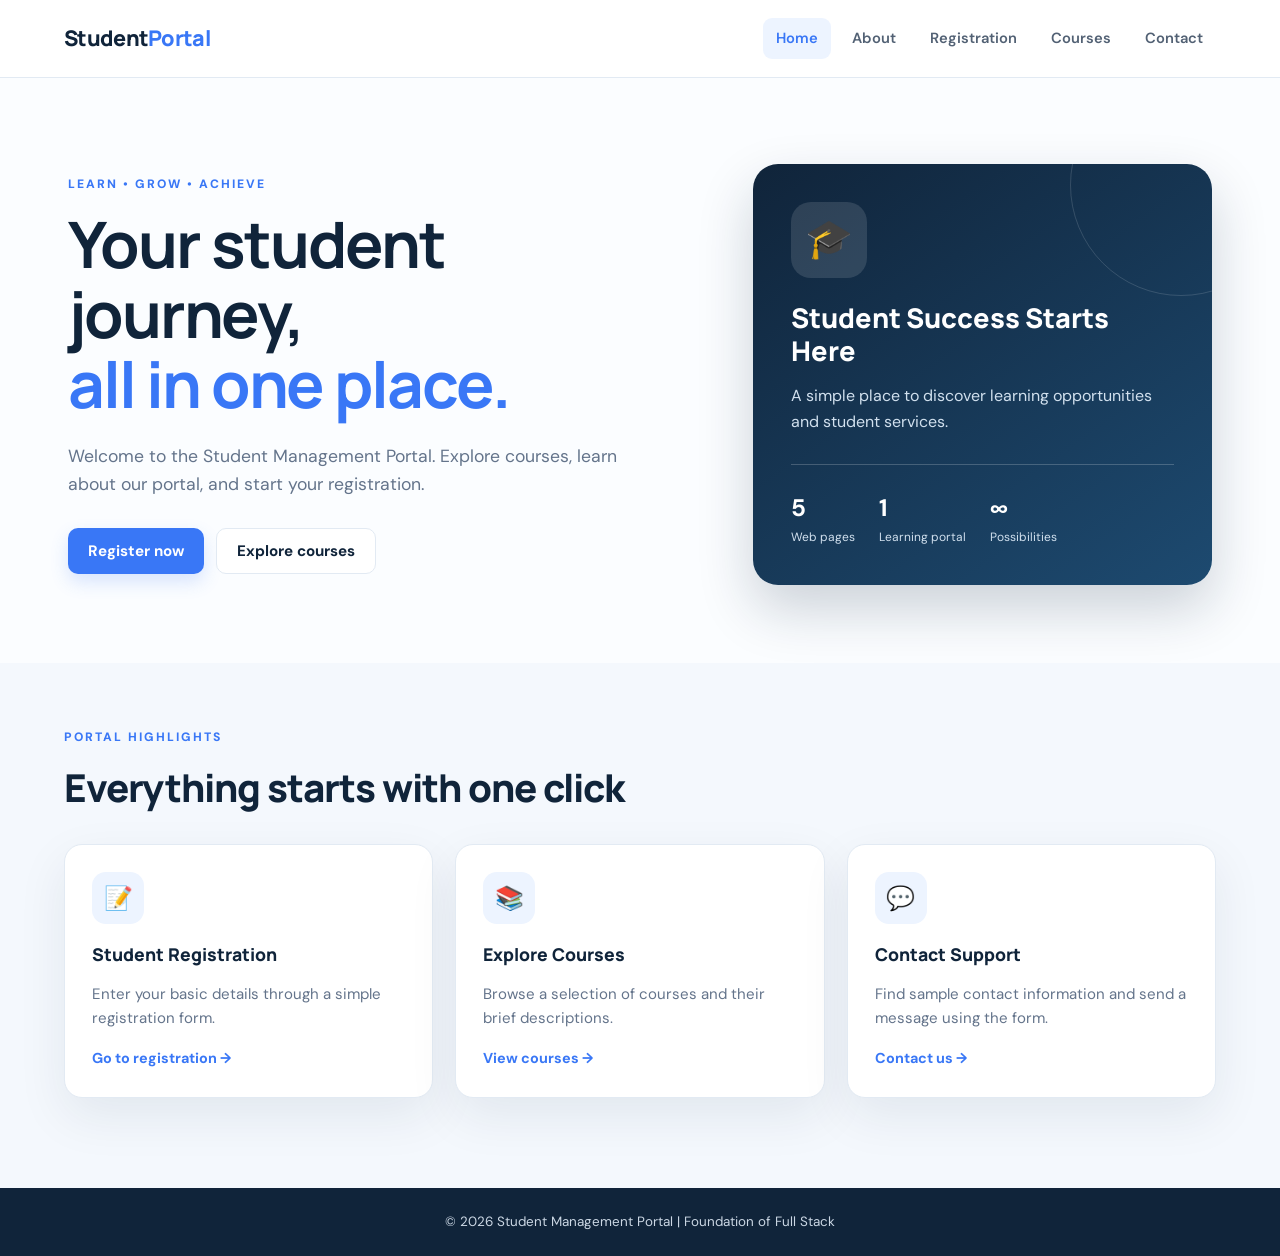
==== index.html @ b52fbdb2 "add Student Management Portal pages" ====
<!DOCTYPE html>
<html lang="en">
<head>
  <meta charset="UTF-8">
  <meta name="viewport" content="width=device-width, initial-scale=1.0">
  <title>Home | Student Management Portal</title>
  <link rel="stylesheet" href="style.css">
</head>
<body>
  <header class="site-header">
    <a class="brand" href="index.html">Student<span>Portal</span></a>
    <nav aria-label="Main navigation">
      <a class="active" href="index.html">Home</a>
      <a href="about.html">About</a>
      <a href="registration.html">Registration</a>
      <a href="courses.html">Courses</a>
      <a href="contact.html">Contact</a>
    </nav>
  </header>
  <main>
    <section class="hero">
      <div class="hero-copy">
        <p class="eyebrow">LEARN • GROW • ACHIEVE</p>
        <h1>Your student journey,<br><span>all in one place.</span></h1>
        <p class="lead">Welcome to the Student Management Portal. Explore courses, learn about our portal, and start your registration.</p>
        <div class="actions">
          <a class="button" href="registration.html">Register now</a>
          <a class="button button-outline" href="courses.html">Explore courses</a>
        </div>
      </div>
      <div class="hero-card">
        <div class="hero-icon">🎓</div>
        <h2>Student Success Starts Here</h2>
        <p>A simple place to discover learning opportunities and student services.</p>
        <div class="mini-stats">
          <div><strong>5</strong><span>Web pages</span></div>
          <div><strong>1</strong><span>Learning portal</span></div>
          <div><strong>∞</strong><span>Possibilities</span></div>
        </div>
      </div>
    </section>
    <section class="section">
      <p class="eyebrow">PORTAL HIGHLIGHTS</p>
      <h2 class="section-title">Everything starts with one click</h2>
      <div class="card-grid">
        <article class="feature-card"><div class="feature-icon">📝</div><h3>Student Registration</h3><p>Enter your basic details through a simple registration form.</p><a href="registration.html">Go to registration →</a></article>
        <article class="feature-card"><div class="feature-icon">📚</div><h3>Explore Courses</h3><p>Browse a selection of courses and their brief descriptions.</p><a href="courses.html">View courses →</a></article>
        <article class="feature-card"><div class="feature-icon">💬</div><h3>Contact Support</h3><p>Find sample contact information and send a message using the form.</p><a href="contact.html">Contact us →</a></article>
      </div>
    </section>
  </main>
  <footer><p>© 2026 Student Management Portal | Foundation of Full Stack</p></footer>
</body>
</html>
---- style.css ----
@import url('https://fonts.googleapis.com/css2?family=DM+Sans:wght@400;500;600;700&family=Manrope:wght@400;500;600;700;800&display=swap');
:root{--navy:#10243a;--navy2:#193b5a;--blue:#3977f6;--pale:#f3f7fc;--ink:#17283b;--muted:#64748b;--line:#e2eaf3;--white:#fff;--shadow:0 18px 50px rgba(16,36,58,.08)}
*{box-sizing:border-box}html{scroll-behavior:smooth}body{margin:0;background:#fbfdff;color:var(--ink);font-family:'DM Sans',Arial,sans-serif;line-height:1.6}a{color:inherit;text-decoration:none}.site-header{min-height:78px;display:flex;align-items:center;justify-content:space-between;gap:24px;padding:16px max(5vw,24px);background:#fff;border-bottom:1px solid var(--line);position:sticky;top:0;z-index:5}.brand{font-family:Manrope,sans-serif;font-weight:800;font-size:1.35rem;letter-spacing:-.7px;color:var(--navy)}.brand span{color:var(--blue)}nav{display:flex;align-items:center;gap:8px;flex-wrap:wrap}nav a{padding:9px 13px;border-radius:9px;font-size:.92rem;font-weight:600;color:#526174}nav a:hover,nav a.active{background:#edf4ff;color:var(--blue)}.hero{max-width:1200px;margin:0 auto;padding:86px 28px 78px;display:grid;grid-template-columns:1.15fr .85fr;gap:64px;align-items:center}.eyebrow{font-size:.76rem;letter-spacing:2px;font-weight:800;color:var(--blue);margin:0 0 14px}.hero h1,.page-hero h1{font-family:Manrope,sans-serif;font-size:clamp(2.5rem,5vw,4.2rem);line-height:1.1;letter-spacing:-2px;margin:0 0 22px;color:var(--navy)}.hero h1 span{color:var(--blue)}.lead{font-size:1.1rem;max-width:550px;color:var(--muted);margin-bottom:30px}.actions{display:flex;gap:12px;flex-wrap:wrap}.button{display:inline-flex;align-items:center;justify-content:center;border:0;border-radius:10px;background:var(--blue);color:#fff;padding:12px 20px;font:700 .95rem 'DM Sans',sans-serif;cursor:pointer;box-shadow:0 8px 18px rgba(57,119,246,.18)}.button:hover{background:#245ed5}.button-outline{background:#fff;color:var(--navy);border:1px solid var(--line);box-shadow:none}.button-outline:hover{background:var(--pale)}.hero-card{background:linear-gradient(145deg,#10243a,#1d4a70);color:#fff;padding:38px;border-radius:25px;box-shadow:0 24px 55px rgba(16,36,58,.2);position:relative;overflow:hidden}.hero-card:after{content:'';position:absolute;width:220px;height:220px;border:1px solid rgba(255,255,255,.14);border-radius:50%;right:-80px;top:-90px}.hero-icon{font-size:2.4rem;background:rgba(255,255,255,.12);width:76px;height:76px;border-radius:20px;display:grid;place-items:center}.hero-card h2{font:800 1.7rem Manrope,sans-serif;line-height:1.2;margin:24px 0 12px}.hero-card p{color:#d1e0ee}.mini-stats{display:flex;gap:24px;margin-top:30px;padding-top:24px;border-top:1px solid rgba(255,255,255,.2)}.mini-stats div{display:flex;flex-direction:column}.mini-stats strong{font-size:1.5rem}.mini-stats span{font-size:.75rem;color:#d1e0ee}.section{padding:65px max(5vw,24px) 90px;background:#f4f8fd}.section-title{font:800 clamp(1.8rem,3vw,2.5rem) Manrope,sans-serif;color:var(--navy);margin:0 0 30px;letter-spacing:-1px}.card-grid,.course-grid{display:grid;grid-template-columns:repeat(3,1fr);gap:22px;max-width:1200px;margin:auto}.feature-card,.course-card,.content-panel,.form-panel{background:#fff;border:1px solid var(--line);border-radius:18px;box-shadow:var(--shadow)}.feature-card{padding:27px}.feature-icon{width:52px;height:52px;display:grid;place-items:center;background:#edf4ff;border-radius:14px;font-size:1.45rem}.feature-card h3,.contact-item h3{font:800 1.1rem Manrope,sans-serif;color:var(--navy);margin:18px 0 8px}.feature-card p{color:var(--muted);font-size:.94rem}.feature-card a,.text-link{color:var(--blue);font-weight:700;font-size:.9rem}.page-wrap{max-width:1100px;margin:0 auto;padding:50px 24px 85px}.page-hero{text-align:center;padding:25px 0 40px}.page-hero h1{font-size:clamp(2.2rem,4vw,3.3rem);margin-bottom:15px}.page-hero p:not(.eyebrow){color:var(--muted);max-width:650px;margin:0 auto}.content-panel{padding:32px 38px;max-width:850px;margin:0 auto}.content-panel h2,.form-panel h2{font:800 1.35rem Manrope,sans-serif;color:var(--navy);margin:5px 0 12px}.content-panel p{color:var(--muted)}.check-list{padding-left:22px;color:var(--muted)}.check-list li{padding:5px 0}.notice{margin-top:25px;background:#eff6ff;border-left:4px solid var(--blue);padding:16px;border-radius:8px;color:#294765}.form-panel{padding:30px;max-width:850px;margin:0 auto}.form-grid{display:grid;grid-template-columns:1fr 1fr;gap:18px}.field{display:flex;flex-direction:column;gap:7px;margin-bottom:18px}.field label{font-size:.9rem;font-weight:700;color:var(--navy)}input,select,textarea{width:100%;border:1px solid #d8e2ee;border-radius:9px;padding:12px 13px;font:inherit;color:var(--ink);background:#fff}input:focus,select:focus,textarea:focus{outline:3px solid #dce9ff;border-color:var(--blue)}textarea{resize:vertical}.checkbox-line{display:flex;align-items:center;gap:10px;color:var(--muted);font-size:.9rem;margin:5px 0 22px}.checkbox-line input{width:auto}.form-note{font-size:.8rem;color:#78879a;margin:13px 0 0}.course-grid{padding-bottom:10px}.course-card{overflow:hidden}.course-top{height:125px;display:flex;align-items:center;justify-content:center;font:800 3rem Manrope,sans-serif;color:#fff}.course-top.blue{background:linear-gradient(135deg,#3977f6,#76a4ff)}.course-top.purple{background:linear-gradient(135deg,#7057d9,#b4a5ff)}.course-top.teal{background:linear-gradient(135deg,#078b9a,#70d7cf)}.course-body{padding:24px}.tag{display:inline-block;border-radius:99px;padding:4px 10px;background:#edf4ff;color:var(--blue);font-size:.75rem;font-weight:700}.course-body h2{font:800 1.25rem Manrope,sans-serif;margin:13px 0 8px;color:var(--navy)}.course-body p{font-size:.92rem;color:var(--muted)}.course-meta{font-size:.8rem!important;border-top:1px solid var(--line);padding-top:13px;margin-top:18px}.contact-layout{display:grid;grid-template-columns:.8fr 1.2fr;gap:25px;align-items:start}.contact-info{display:grid;gap:15px}.contact-item{display:flex;gap:16px;align-items:center;background:#fff;border:1px solid var(--line);border-radius:15px;padding:20px}.contact-item h3{margin:0 0 4px}.contact-item p{margin:0;color:var(--muted);font-size:.92rem}.contact-item .feature-icon{flex-shrink:0}footer{text-align:center;padding:23px 20px;background:var(--navy);color:#cbd7e4;font-size:.84rem}footer p{margin:0}@media(max-width:800px){.site-header{align-items:flex-start;flex-direction:column;gap:10px}.hero{grid-template-columns:1fr;gap:35px;padding-top:55px}.card-grid,.course-grid{grid-template-columns:1fr 1fr}.contact-layout{grid-template-columns:1fr}}@media(max-width:560px){nav{gap:3px}nav a{font-size:.82rem;padding:7px 8px}.hero{padding-left:20px;padding-right:20px}.hero-card{padding:27px}.card-grid,.course-grid,.form-grid{grid-template-columns:1fr}.content-panel,.form-panel{padding:22px}.mini-stats{gap:16px}.page-wrap{padding-left:18px;padding-right:18px}}
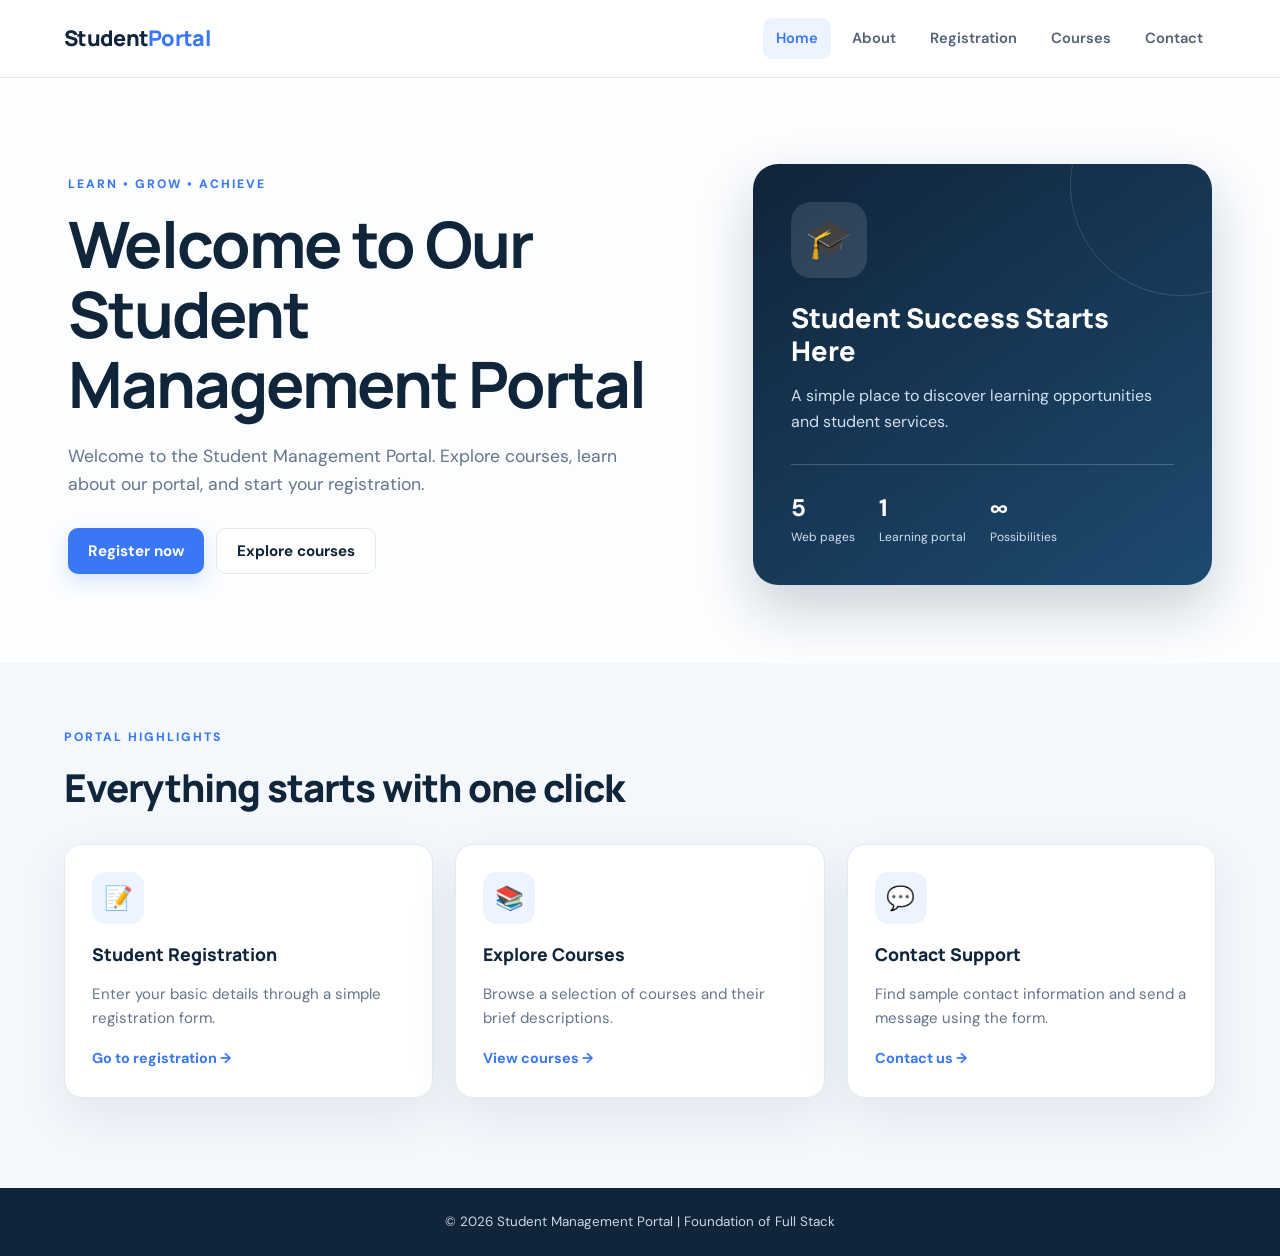
==== commit f2a004d6: "Update home page heading" ====
--- a/index.html
+++ b/index.html
@@ -21,7 +21,7 @@
     <section class="hero">
       <div class="hero-copy">
         <p class="eyebrow">LEARN • GROW • ACHIEVE</p>
-        <h1>Your student journey,<br><span>all in one place.</span></h1>
+        <h1>Welcome to Our Student Management Portal</h1>
         <p class="lead">Welcome to the Student Management Portal. Explore courses, learn about our portal, and start your registration.</p>
         <div class="actions">
           <a class="button" href="registration.html">Register now</a>
